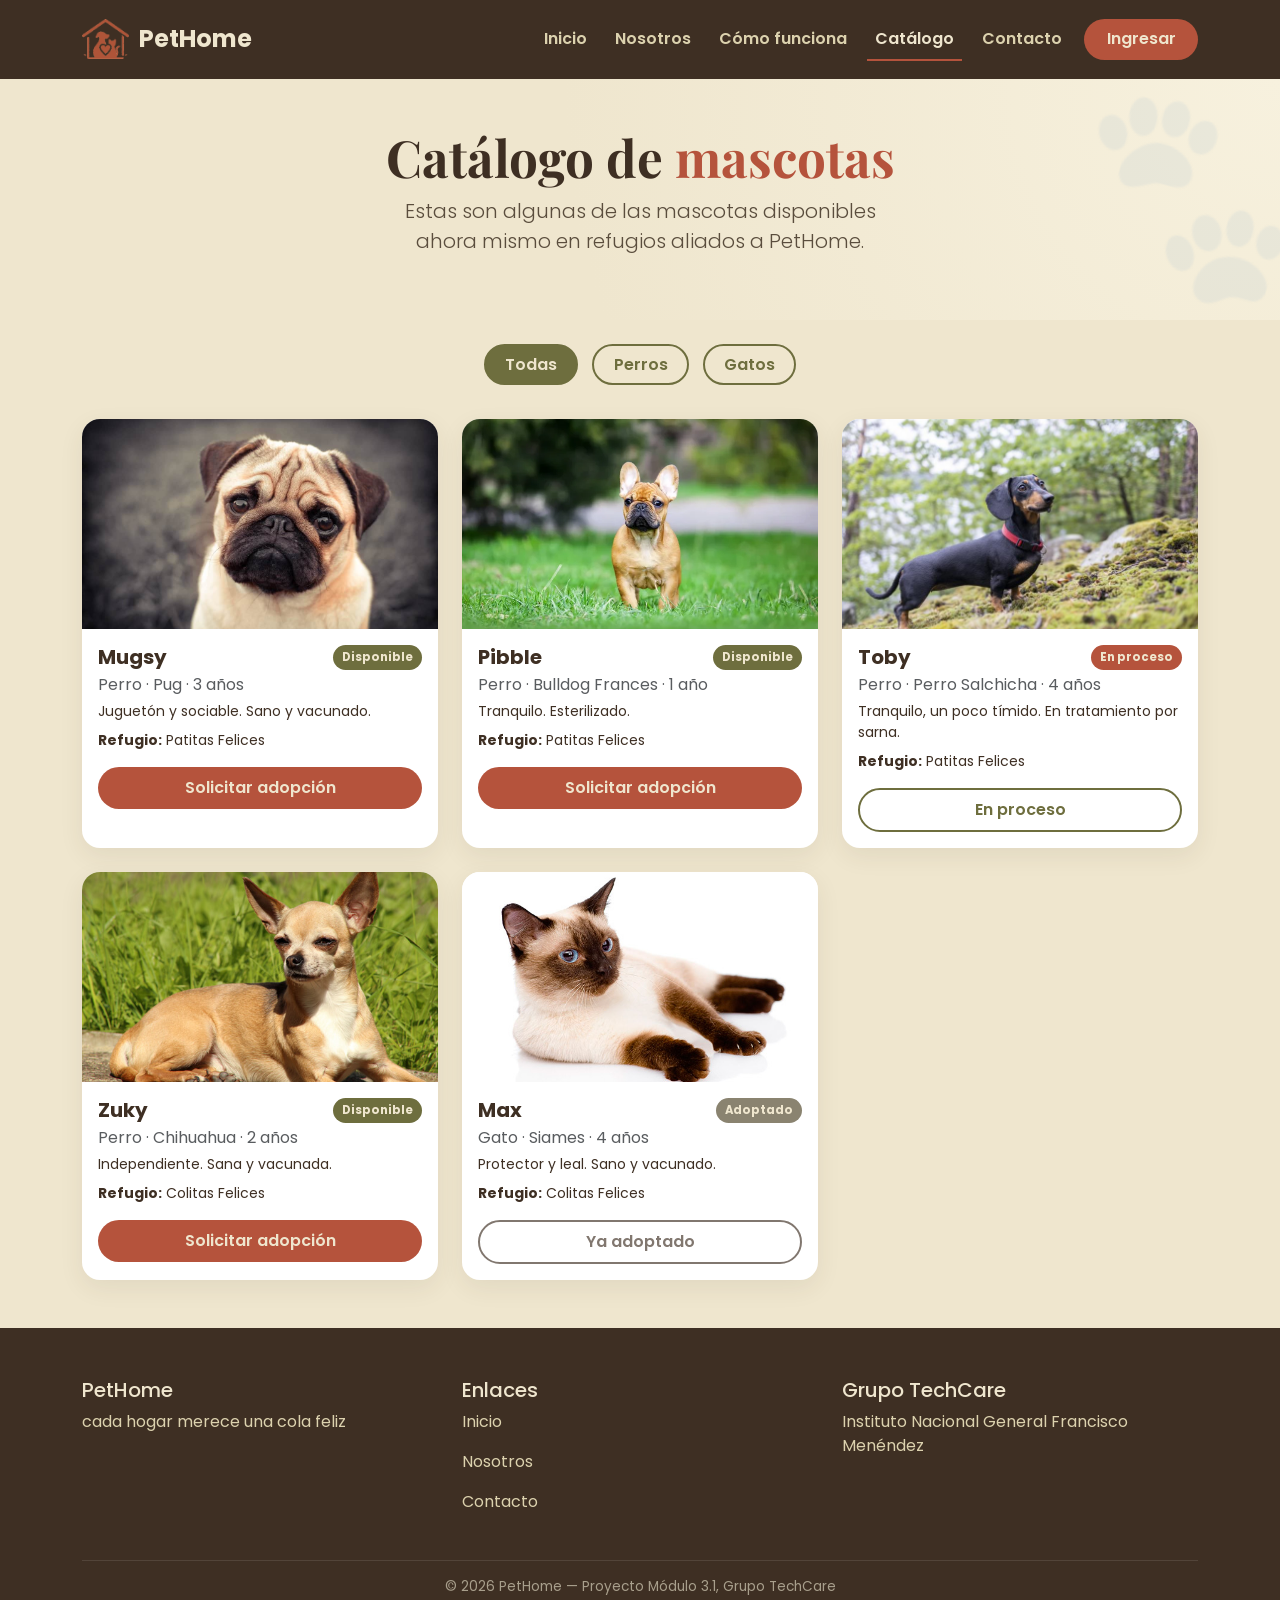
==== catalogo.html @ 0bec8020 "Add files via upload" ====
<!DOCTYPE html>
<html lang="es">
<head>
<meta charset="UTF-8">
<meta name="viewport" content="width=device-width, initial-scale=1.0">
<title>Catálogo de Mascotas - PetHome</title>
<link rel="icon" href="logo-icon.png">
<link href="https://cdn.jsdelivr.net/npm/bootstrap@5.3.3/dist/css/bootstrap.min.css" rel="stylesheet">
<link href="https://fonts.googleapis.com/css2?family=Playfair+Display:wght@700&family=Poppins:wght@400;500;600;700&display=swap" rel="stylesheet">
<link rel="stylesheet" href="style.css">
</head>
<body>

<nav class="navbar navbar-expand-lg navbar-pethome">
  <div class="container">
    <a class="navbar-brand" href="index.html"><img src="logo-icon.png" alt="PetHome">PetHome</a>
    <button class="navbar-toggler" type="button" data-bs-toggle="collapse" data-bs-target="#navMenu">
      <span class="navbar-toggler-icon"></span>
    </button>
    <div class="collapse navbar-collapse" id="navMenu">
      <ul class="navbar-nav ms-auto align-items-lg-center">
        <li class="nav-item"><a class="nav-link" href="index.html">Inicio</a></li>
        <li class="nav-item"><a class="nav-link" href="nosotros.html">Nosotros</a></li>
        <li class="nav-item"><a class="nav-link" href="como-funciona.html">Cómo funciona</a></li>
        <li class="nav-item"><a class="nav-link active" href="catalogo.html">Catálogo</a></li>
        <li class="nav-item"><a class="nav-link" href="contacto.html">Contacto</a></li>
        <li class="nav-item ms-lg-2"><a class="btn btn-cta" href="login.html">Ingresar</a></li>
      </ul>
    </div>
  </div>
</nav>

<section class="hero py-5">
  <div class="container text-center reveal">
    <h1>Catálogo de <span class="accent">mascotas</span></h1>
    <p class="lead mx-auto">Estas son algunas de las mascotas disponibles ahora mismo en refugios aliados a PetHome.</p>
  </div>
</section>

<section class="py-4">
  <div class="container text-center reveal">
    <button class="filtro-btn active" data-especie="todas">Todas</button>
    <button class="filtro-btn" data-especie="perro">Perros</button>
    <button class="filtro-btn" data-especie="gato">Gatos</button>
  </div>
</section>

<section class="pb-5">
  <div class="container">
    <div class="row g-4">

      <div class="col-md-4 pet-card-item reveal" data-especie="perro">
        <div class="card-pethome">
          <div class="pet-photo" style="background-image:url('pug.jpg'); background-size:cover; background-position:center;"></div>
          <div class="p-3">
            <div class="d-flex justify-content-between align-items-start">
              <h5 class="fw-bold mb-1">Mugsy</h5>
              <span class="badge-estado badge-disponible">Disponible</span>
            </div>
            <p class="mb-1 text-muted">Perro · Pug · 3 años</p>
            <p class="mb-2 small">Juguetón y sociable. Sano y vacunado.</p>
            <p class="mb-3 small"><strong>Refugio:</strong> Patitas Felices</p>
            <a href="login.html" class="btn btn-cta w-100">Solicitar adopción</a>
          </div>
        </div>
      </div>

      <div class="col-md-4 pet-card-item reveal" data-especie="perro">
        <div class="card-pethome">
          <div class="pet-photo" style="background-image:url('french.jpg'); background-size:cover; background-position:center;"></div>
          <div class="p-3">
            <div class="d-flex justify-content-between align-items-start">
              <h5 class="fw-bold mb-1">Pibble</h5>
              <span class="badge-estado badge-disponible">Disponible</span>
            </div>
            <p class="mb-1 text-muted">Perro · Bulldog Frances · 1 año</p>
            <p class="mb-2 small">Tranquilo. Esterilizado.</p>
            <p class="mb-3 small"><strong>Refugio:</strong> Patitas Felices</p>
            <a href="login.html" class="btn btn-cta w-100">Solicitar adopción</a>
          </div>
        </div>
      </div>

      <div class="col-md-4 pet-card-item reveal" data-especie="perro">
        <div class="card-pethome">
          <div class="pet-photo" style="background-image:url('salchi.jpeg'); background-size:cover; background-position:center;"></div>
          <div class="p-3">
            <div class="d-flex justify-content-between align-items-start">
              <h5 class="fw-bold mb-1">Toby</h5>
              <span class="badge-estado badge-proceso">En proceso</span>
            </div>
            <p class="mb-1 text-muted">Perro · Perro Salchicha · 4 años</p>
            <p class="mb-2 small">Tranquilo, un poco tímido. En tratamiento por sarna.</p>
            <p class="mb-3 small"><strong>Refugio:</strong> Patitas Felices</p>
            <a href="login.html" class="btn btn-outline-pethome w-100">En proceso</a>
          </div>
        </div>
      </div>

      <div class="col-md-4 pet-card-item reveal" data-especie="perro">
        <div class="card-pethome">
          <div class="pet-photo" style="background-image:url('chi.jpg'); background-size:cover; background-position:center;"></div>
          <div class="p-3">
            <div class="d-flex justify-content-between align-items-start">
              <h5 class="fw-bold mb-1">Zuky</h5>
              <span class="badge-estado badge-disponible">Disponible</span>
            </div>
            <p class="mb-1 text-muted">Perro · Chihuahua · 2 años</p>
            <p class="mb-2 small">Independiente. Sana y vacunada.</p>
            <p class="mb-3 small"><strong>Refugio:</strong> Colitas Felices</p>
            <a href="login.html" class="btn btn-cta w-100">Solicitar adopción</a>
          </div>
        </div>
      </div>

      <div class="col-md-4 pet-card-item reveal" data-especie="gato">
        <div class="card-pethome">
          <div class="pet-photo" style="background-image:url('sia.jpg'); background-size:cover; background-position:center;"></div>
          <div class="p-3">
            <div class="d-flex justify-content-between align-items-start">
              <h5 class="fw-bold mb-1">Max</h5>
              <span class="badge-estado badge-adoptado">Adoptado</span>
            </div>
            <p class="mb-1 text-muted">Gato · Siames · 4 años</p>
            <p class="mb-2 small">Protector y leal. Sano y vacunado.</p>
            <p class="mb-3 small"><strong>Refugio:</strong> Colitas Felices</p>
            <button class="btn btn-outline-pethome w-100" disabled>Ya adoptado</button>
          </div>
        </div>
      </div>

    </div>
  </div>
</section>

<footer class="footer-pethome">
  <div class="container">
    <div class="row g-4">
      <div class="col-md-4">
        <h5>PetHome</h5>
        <p>cada hogar merece una cola feliz</p>
      </div>
      <div class="col-md-4">
        <h5>Enlaces</h5>
        <p><a href="index.html">Inicio</a></p>
        <p><a href="nosotros.html">Nosotros</a></p>
        <p><a href="contacto.html">Contacto</a></p>
      </div>
      <div class="col-md-4">
        <h5>Grupo TechCare</h5>
        <p class="mb-0">Instituto Nacional General Francisco Menéndez</p>
      </div>
    </div>
    <div class="footer-bottom">© 2026 PetHome — Proyecto Módulo 3.1, Grupo TechCare</div>
  </div>
</footer>

<script src="https://cdn.jsdelivr.net/npm/bootstrap@5.3.3/dist/js/bootstrap.bundle.min.js"></script>
<script src="script.js"></script>
</body>
</html>
---- style.css ----
:root {
  --crema: #EFE6CE;
  --oliva: #6E6E3E;
  --ladrillo: #B5533C;
  --cafe: #3E2F23;
  --linea-clara: #DCD2AE;
  --blanco: #FFFFFF;
}

body {
  font-family: 'Poppins', sans-serif;
  background-color: var(--crema);
  color: var(--cafe);
}

h1, h2, h3, h4, .brand-font {
  font-family: 'Playfair Display', Georgia, serif;
}

/* ---------- Navbar ---------- */
.navbar-pethome {
  background-color: var(--cafe);
  padding-top: .9rem;
  padding-bottom: .9rem;
}
.navbar-pethome .navbar-brand {
  color: var(--crema) !important;
  font-weight: 700;
  font-size: 1.5rem;
  display: flex;
  align-items: center;
  gap: 10px;
}
.navbar-pethome .navbar-brand img {
  height: 40px;
}
.navbar-pethome .nav-link {
  color: var(--linea-clara) !important;
  font-weight: 600;
  margin: 0 6px;
  position: relative;
  transition: color .25s ease;
}
.navbar-pethome .nav-link::after {
  content: "";
  position: absolute;
  left: 0; bottom: -2px;
  width: 0%;
  height: 2px;
  background: var(--ladrillo);
  transition: width .3s ease;
}
.navbar-pethome .nav-link:hover {
  color: var(--crema) !important;
}
.navbar-pethome .nav-link:hover::after,
.navbar-pethome .nav-link.active::after {
  width: 100%;
}
.navbar-pethome .nav-link.active {
  color: var(--crema) !important;
}
.btn-cta {
  background-color: var(--ladrillo);
  color: var(--crema);
  border: none;
  font-weight: 600;
  padding: .55rem 1.4rem;
  border-radius: 30px;
  transition: transform .25s ease, box-shadow .25s ease, background-color .25s ease;
}
.btn-cta:hover {
  background-color: #9c4632;
  color: var(--crema);
  transform: translateY(-3px);
  box-shadow: 0 10px 20px rgba(181, 83, 60, 0.35);
}
.btn-outline-pethome {
  border: 2px solid var(--oliva);
  color: var(--oliva);
  font-weight: 600;
  border-radius: 30px;
  padding: .5rem 1.3rem;
  transition: all .25s ease;
  background: transparent;
}
.btn-outline-pethome:hover {
  background-color: var(--oliva);
  color: var(--crema);
  transform: translateY(-3px);
}

/* ---------- Hero ---------- */
.hero {
  background: radial-gradient(circle at top right, #f7f1de 0%, var(--crema) 55%);
  padding: 100px 0 80px;
  position: relative;
  overflow: hidden;
}
.hero::before {
  content: "🐾";
  position: absolute;
  font-size: 12rem;
  opacity: .05;
  right: -30px;
  top: -30px;
  transform: rotate(15deg);
}
.hero h1 {
  font-size: 3.2rem;
  font-weight: 700;
  color: var(--cafe);
}
.hero .accent {
  color: var(--ladrillo);
}
.hero p.lead {
  color: #5a4d3d;
  max-width: 480px;
}
.hero img.hero-logo {
  max-width: 340px;
  filter: drop-shadow(0 20px 25px rgba(62,47,35,.25));
  animation: float 4s ease-in-out infinite;
}
@keyframes float {
  0%, 100% { transform: translateY(0px); }
  50% { transform: translateY(-14px); }
}

/* ---------- Sections ---------- */
.section-title {
  text-align: center;
  margin-bottom: 50px;
}
.section-title h2 {
  font-weight: 700;
  color: var(--cafe);
}
.section-title .divider {
  width: 70px;
  height: 4px;
  background: var(--ladrillo);
  margin: 14px auto 0;
  border-radius: 4px;
}
.bg-oliva-suave { background-color: #f5f1e2; }

/* ---------- Cards ---------- */
.card-pethome {
  background: var(--blanco);
  border: none;
  border-radius: 18px;
  box-shadow: 0 8px 24px rgba(62,47,35,.08);
  transition: transform .3s ease, box-shadow .3s ease;
  overflow: hidden;
  height: 100%;
}
.card-pethome:hover {
  transform: translateY(-10px);
  box-shadow: 0 18px 34px rgba(62,47,35,.18);
}
.card-pethome .icon-circle {
  width: 64px; height: 64px;
  border-radius: 50%;
  background: var(--linea-clara);
  display: flex; align-items: center; justify-content: center;
  font-size: 1.8rem;
  margin-bottom: 14px;
}
.badge-estado {
  font-size: .72rem;
  font-weight: 700;
  padding: .35em .8em;
  border-radius: 20px;
}
.badge-disponible { background: var(--oliva); color: var(--crema); }
.badge-proceso { background: var(--ladrillo); color: var(--crema); }
.badge-adoptado { background: #8a8370; color: var(--crema); }

.pet-photo {
  height: 210px;
  background-size: cover;
  background-position: center;
}

/* ---------- Team ---------- */
.team-avatar {
  width: 110px; height: 110px;
  border-radius: 50%;
  background: var(--linea-clara);
  display: flex; align-items: center; justify-content: center;
  font-size: 2.2rem;
  color: var(--ladrillo);
  margin: 0 auto 16px;
  border: 4px solid var(--blanco);
  box-shadow: 0 8px 20px rgba(62,47,35,.15);
}

/* ---------- Timeline (Cómo funciona) ---------- */
.timeline-step {
  position: relative;
  padding-left: 70px;
  margin-bottom: 40px;
}
.timeline-step .step-number {
  position: absolute;
  left: 0; top: 0;
  width: 50px; height: 50px;
  border-radius: 50%;
  background: var(--ladrillo);
  color: var(--crema);
  display: flex; align-items: center; justify-content: center;
  font-weight: 700;
  font-size: 1.3rem;
  box-shadow: 0 8px 16px rgba(181,83,60,.35);
}
.timeline-step:not(:last-child)::before {
  content: "";
  position: absolute;
  left: 24px; top: 50px;
  width: 2px; height: calc(100% + 5px);
  background: var(--linea-clara);
}

/* ---------- Auth (login/registro) ---------- */
.auth-wrapper {
  min-height: calc(100vh - 76px);
  display: flex;
  align-items: center;
  justify-content: center;
  padding: 60px 15px;
  background: radial-gradient(circle at top left, #f7f1de 0%, var(--crema) 60%);
}
.auth-card {
  background: var(--blanco);
  border-radius: 22px;
  box-shadow: 0 20px 45px rgba(62,47,35,.18);
  overflow: hidden;
  max-width: 900px;
  width: 100%;
}
.auth-side {
  background: linear-gradient(160deg, var(--oliva), #565a30);
  color: var(--crema);
  padding: 50px 40px;
  display: flex;
  flex-direction: column;
  justify-content: center;
  align-items: center;
  text-align: center;
}
.auth-side img { max-width: 160px; margin-bottom: 20px; }
.auth-form-side { padding: 50px 40px; }
.nav-pills-auth .nav-link {
  color: var(--cafe);
  font-weight: 600;
  border-radius: 30px;
}
.nav-pills-auth .nav-link.active {
  background-color: var(--ladrillo) !important;
  color: var(--crema) !important;
}
.form-control-pethome {
  border-radius: 12px;
  border: 1.5px solid var(--linea-clara);
  padding: .65rem 1rem;
}
.form-control-pethome:focus {
  border-color: var(--oliva);
  box-shadow: 0 0 0 .2rem rgba(110,110,62,.15);
}
.role-choice {
  border: 2px solid var(--linea-clara);
  border-radius: 14px;
  padding: 14px;
  cursor: pointer;
  transition: all .2s ease;
  text-align: center;
}
.role-choice.active, .role-choice:hover {
  border-color: var(--ladrillo);
  background: #fbf3ee;
}

/* ---------- Footer ---------- */
footer.footer-pethome {
  background: var(--cafe);
  color: var(--linea-clara);
  padding: 50px 0 20px;
}
footer.footer-pethome h5 { color: var(--crema); }
footer.footer-pethome a { color: var(--linea-clara); text-decoration: none; }
footer.footer-pethome a:hover { color: var(--crema); }
.footer-bottom {
  border-top: 1px solid rgba(255,255,255,.1);
  margin-top: 30px;
  padding-top: 16px;
  font-size: .85rem;
  text-align: center;
  color: #a89f8c;
}

/* ---------- Scroll reveal ---------- */
.reveal {
  opacity: 0;
  transform: translateY(30px);
  transition: opacity .7s ease, transform .7s ease;
}
.reveal.is-visible {
  opacity: 1;
  transform: translateY(0);
}

/* ---------- Filter buttons (catálogo) ---------- */
.filtro-btn {
  border: 2px solid var(--oliva);
  color: var(--oliva);
  background: transparent;
  border-radius: 30px;
  padding: .4rem 1.2rem;
  font-weight: 600;
  margin: 0 5px 10px;
  transition: all .2s ease;
}
.filtro-btn.active, .filtro-btn:hover {
  background: var(--oliva);
  color: var(--crema);
}

/* ---------- FAQ ---------- */
.accordion-pethome .accordion-button {
  font-weight: 600;
  color: var(--cafe);
  background-color: var(--blanco);
}
.accordion-pethome .accordion-button:not(.collapsed) {
  background-color: var(--linea-clara);
  color: var(--cafe);
}
.accordion-pethome .accordion-button:focus { box-shadow: none; }
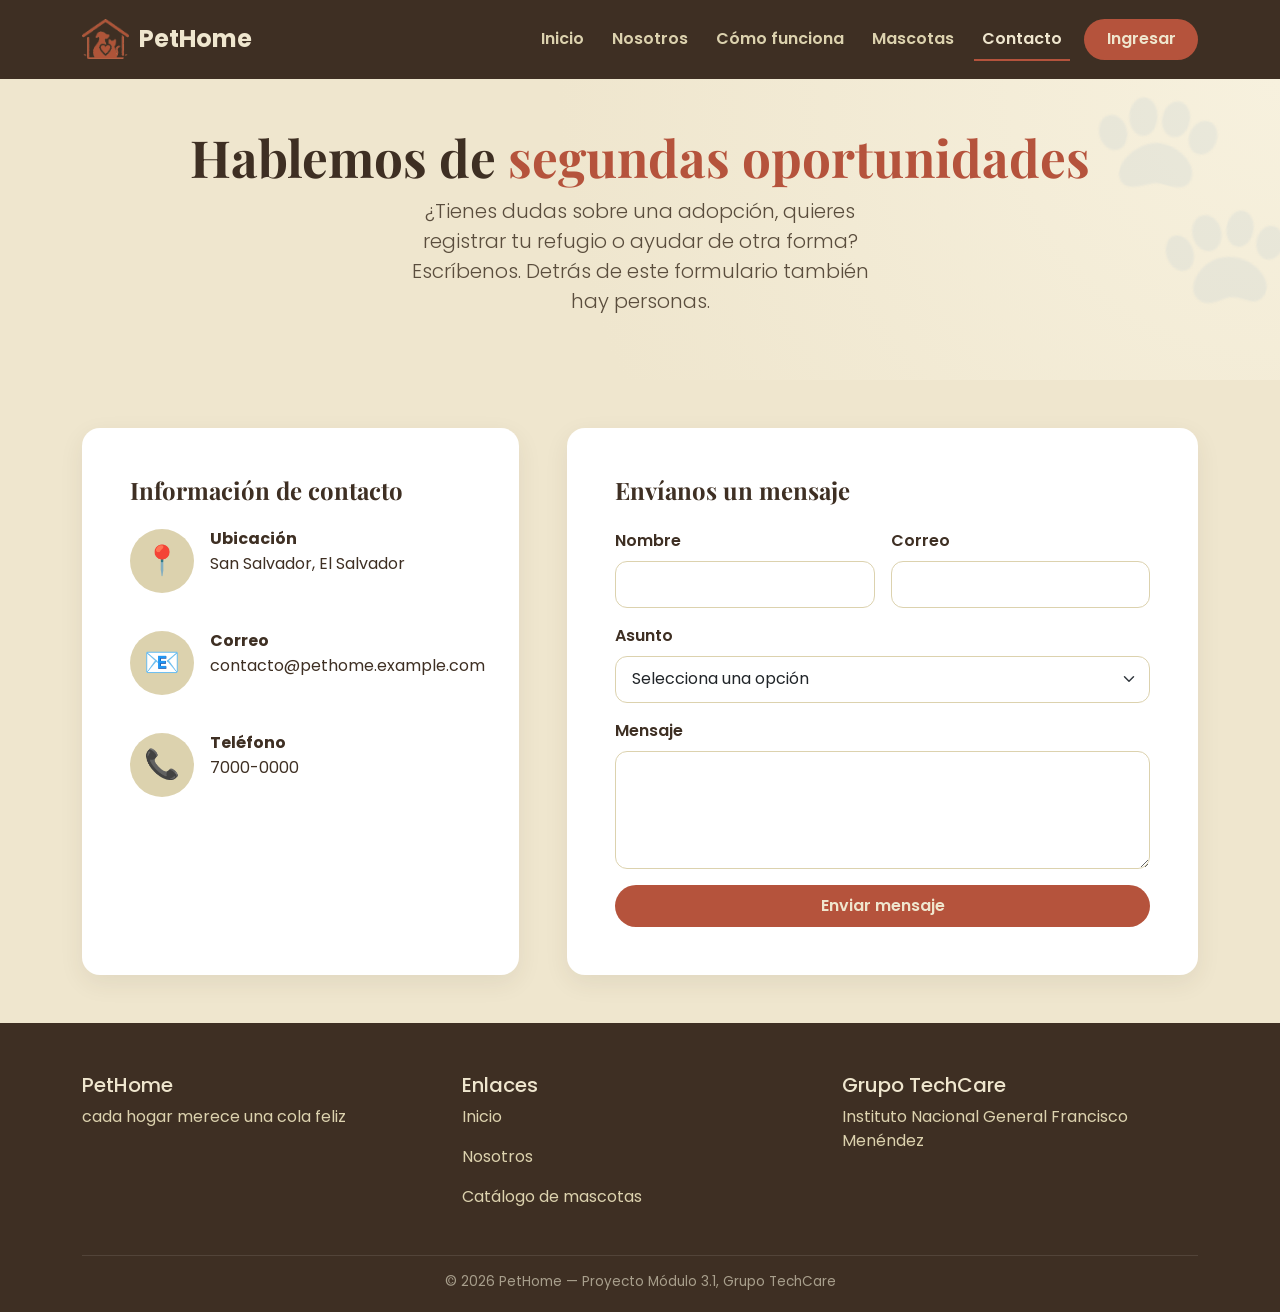
==== commit 131519cd: "Update catalogo.html" ====
--- a/catalogo.html
+++ b/catalogo.html
@@ -3,7 +3,7 @@
 <head>
 <meta charset="UTF-8">
 <meta name="viewport" content="width=device-width, initial-scale=1.0">
-<title>Catálogo de Mascotas - PetHome</title>
+<title>Contacto - PetHome</title>
 <link rel="icon" href="logo-icon.png">
 <link href="https://cdn.jsdelivr.net/npm/bootstrap@5.3.3/dist/css/bootstrap.min.css" rel="stylesheet">
 <link href="https://fonts.googleapis.com/css2?family=Playfair+Display:wght@700&family=Poppins:wght@400;500;600;700&display=swap" rel="stylesheet">
@@ -22,8 +22,8 @@
         <li class="nav-item"><a class="nav-link" href="index.html">Inicio</a></li>
         <li class="nav-item"><a class="nav-link" href="nosotros.html">Nosotros</a></li>
         <li class="nav-item"><a class="nav-link" href="como-funciona.html">Cómo funciona</a></li>
-        <li class="nav-item"><a class="nav-link active" href="catalogo.html">Catálogo</a></li>
-        <li class="nav-item"><a class="nav-link" href="contacto.html">Contacto</a></li>
+        <li class="nav-item"><a class="nav-link" href="catalogo.html">Mascotas</a></li>
+        <li class="nav-item"><a class="nav-link active" href="contacto.html">Contacto</a></li>
         <li class="nav-item ms-lg-2"><a class="btn btn-cta" href="login.html">Ingresar</a></li>
       </ul>
     </div>
@@ -32,100 +32,85 @@
 
 <section class="hero py-5">
   <div class="container text-center reveal">
-    <h1>Catálogo de <span class="accent">mascotas</span></h1>
-    <p class="lead mx-auto">Estas son algunas de las mascotas disponibles ahora mismo en refugios aliados a PetHome.</p>
+    <h1>Hablemos de <span class="accent">segundas oportunidades</span></h1>
+    <p class="lead mx-auto">
+      ¿Tienes dudas sobre una adopción, quieres registrar tu refugio o ayudar de otra forma?
+      Escríbenos. Detrás de este formulario también hay personas.
+    </p>
   </div>
 </section>
 
-<section class="py-4">
-  <div class="container text-center reveal">
-    <button class="filtro-btn active" data-especie="todas">Todas</button>
-    <button class="filtro-btn" data-especie="perro">Perros</button>
-    <button class="filtro-btn" data-especie="gato">Gatos</button>
-  </div>
-</section>
+<section class="py-5">
+  <div class="container">
+    <div class="row g-5">
 
-<section class="pb-5">
-  <div class="container">
-    <div class="row g-4">
+      <div class="col-12 col-lg-5 reveal">
+        <div class="card-pethome p-4 p-md-5 h-100">
+          <h4 class="fw-bold mb-4">Información de contacto</h4>
 
-      <div class="col-md-4 pet-card-item reveal" data-especie="perro">
-        <div class="card-pethome">
-          <div class="pet-photo" style="background-image:url('pug.jpg'); background-size:cover; background-position:center;"></div>
-          <div class="p-3">
-            <div class="d-flex justify-content-between align-items-start">
-              <h5 class="fw-bold mb-1">Mugsy</h5>
-              <span class="badge-estado badge-disponible">Disponible</span>
+          <div class="d-flex align-items-start mb-4">
+            <div class="icon-circle me-3 flex-shrink-0">📍</div>
+            <div>
+              <h6 class="fw-bold mb-1">Ubicación</h6>
+              <p class="mb-0">San Salvador, El Salvador</p>
             </div>
-            <p class="mb-1 text-muted">Perro · Pug · 3 años</p>
-            <p class="mb-2 small">Juguetón y sociable. Sano y vacunado.</p>
-            <p class="mb-3 small"><strong>Refugio:</strong> Patitas Felices</p>
-            <a href="login.html" class="btn btn-cta w-100">Solicitar adopción</a>
+          </div>
+
+          <div class="d-flex align-items-start mb-4">
+            <div class="icon-circle me-3 flex-shrink-0">📧</div>
+            <div>
+              <h6 class="fw-bold mb-1">Correo</h6>
+              <p class="mb-0">contacto@pethome.example.com</p>
+            </div>
+          </div>
+
+          <div class="d-flex align-items-start">
+            <div class="icon-circle me-3 flex-shrink-0">📞</div>
+            <div>
+              <h6 class="fw-bold mb-1">Teléfono</h6>
+              <p class="mb-0">7000-0000</p>
+            </div>
           </div>
         </div>
       </div>
 
-      <div class="col-md-4 pet-card-item reveal" data-especie="perro">
-        <div class="card-pethome">
-          <div class="pet-photo" style="background-image:url('french.jpg'); background-size:cover; background-position:center;"></div>
-          <div class="p-3">
-            <div class="d-flex justify-content-between align-items-start">
-              <h5 class="fw-bold mb-1">Pibble</h5>
-              <span class="badge-estado badge-disponible">Disponible</span>
+      <div class="col-12 col-lg-7 reveal">
+        <div class="card-pethome p-4 p-md-5">
+          <h4 class="fw-bold mb-4">Envíanos un mensaje</h4>
+          <form class="needs-validation" novalidate>
+            <div class="row g-3">
+              <div class="col-md-6">
+                <label class="form-label fw-semibold">Nombre</label>
+                <input type="text" class="form-control form-control-pethome" required>
+                <div class="invalid-feedback">Escribe tu nombre.</div>
+              </div>
+              <div class="col-md-6">
+                <label class="form-label fw-semibold">Correo</label>
+                <input type="email" class="form-control form-control-pethome" required>
+                <div class="invalid-feedback">Escribe un correo válido.</div>
+              </div>
+              <div class="col-12">
+                <label class="form-label fw-semibold">Asunto</label>
+                <select class="form-select form-control-pethome" required>
+                  <option value="">Selecciona una opción</option>
+                  <option>Quiero registrar mi refugio</option>
+                  <option>Tengo dudas sobre una adopción</option>
+                  <option>Reportar un problema</option>
+                  <option>Otro</option>
+                </select>
+                <div class="invalid-feedback">Selecciona un asunto.</div>
+              </div>
+              <div class="col-12">
+                <label class="form-label fw-semibold">Mensaje</label>
+                <textarea class="form-control form-control-pethome" rows="4" required></textarea>
+                <div class="invalid-feedback">Escribe tu mensaje.</div>
+              </div>
+              <div class="col-12">
+                <button type="submit" class="btn btn-cta w-100">Enviar mensaje</button>
+                <div class="alert alert-success mt-3 d-none form-success-msg">¡Gracias! Tu mensaje fue enviado (demo visual).</div>
+              </div>
             </div>
-            <p class="mb-1 text-muted">Perro · Bulldog Frances · 1 año</p>
-            <p class="mb-2 small">Tranquilo. Esterilizado.</p>
-            <p class="mb-3 small"><strong>Refugio:</strong> Patitas Felices</p>
-            <a href="login.html" class="btn btn-cta w-100">Solicitar adopción</a>
-          </div>
-        </div>
-      </div>
-
-      <div class="col-md-4 pet-card-item reveal" data-especie="perro">
-        <div class="card-pethome">
-          <div class="pet-photo" style="background-image:url('salchi.jpeg'); background-size:cover; background-position:center;"></div>
-          <div class="p-3">
-            <div class="d-flex justify-content-between align-items-start">
-              <h5 class="fw-bold mb-1">Toby</h5>
-              <span class="badge-estado badge-proceso">En proceso</span>
-            </div>
-            <p class="mb-1 text-muted">Perro · Perro Salchicha · 4 años</p>
-            <p class="mb-2 small">Tranquilo, un poco tímido. En tratamiento por sarna.</p>
-            <p class="mb-3 small"><strong>Refugio:</strong> Patitas Felices</p>
-            <a href="login.html" class="btn btn-outline-pethome w-100">En proceso</a>
-          </div>
-        </div>
-      </div>
-
-      <div class="col-md-4 pet-card-item reveal" data-especie="perro">
-        <div class="card-pethome">
-          <div class="pet-photo" style="background-image:url('chi.jpg'); background-size:cover; background-position:center;"></div>
-          <div class="p-3">
-            <div class="d-flex justify-content-between align-items-start">
-              <h5 class="fw-bold mb-1">Zuky</h5>
-              <span class="badge-estado badge-disponible">Disponible</span>
-            </div>
-            <p class="mb-1 text-muted">Perro · Chihuahua · 2 años</p>
-            <p class="mb-2 small">Independiente. Sana y vacunada.</p>
-            <p class="mb-3 small"><strong>Refugio:</strong> Colitas Felices</p>
-            <a href="login.html" class="btn btn-cta w-100">Solicitar adopción</a>
-          </div>
-        </div>
-      </div>
-
-      <div class="col-md-4 pet-card-item reveal" data-especie="gato">
-        <div class="card-pethome">
-          <div class="pet-photo" style="background-image:url('sia.jpg'); background-size:cover; background-position:center;"></div>
-          <div class="p-3">
-            <div class="d-flex justify-content-between align-items-start">
-              <h5 class="fw-bold mb-1">Max</h5>
-              <span class="badge-estado badge-adoptado">Adoptado</span>
-            </div>
-            <p class="mb-1 text-muted">Gato · Siames · 4 años</p>
-            <p class="mb-2 small">Protector y leal. Sano y vacunado.</p>
-            <p class="mb-3 small"><strong>Refugio:</strong> Colitas Felices</p>
-            <button class="btn btn-outline-pethome w-100" disabled>Ya adoptado</button>
-          </div>
+          </form>
         </div>
       </div>
 
@@ -144,7 +129,7 @@
         <h5>Enlaces</h5>
         <p><a href="index.html">Inicio</a></p>
         <p><a href="nosotros.html">Nosotros</a></p>
-        <p><a href="contacto.html">Contacto</a></p>
+        <p><a href="catalogo.html">Catálogo de mascotas</a></p>
       </div>
       <div class="col-md-4">
         <h5>Grupo TechCare</h5>
@@ -158,4 +143,4 @@
 <script src="https://cdn.jsdelivr.net/npm/bootstrap@5.3.3/dist/js/bootstrap.bundle.min.js"></script>
 <script src="script.js"></script>
 </body>
-</html>+</html>
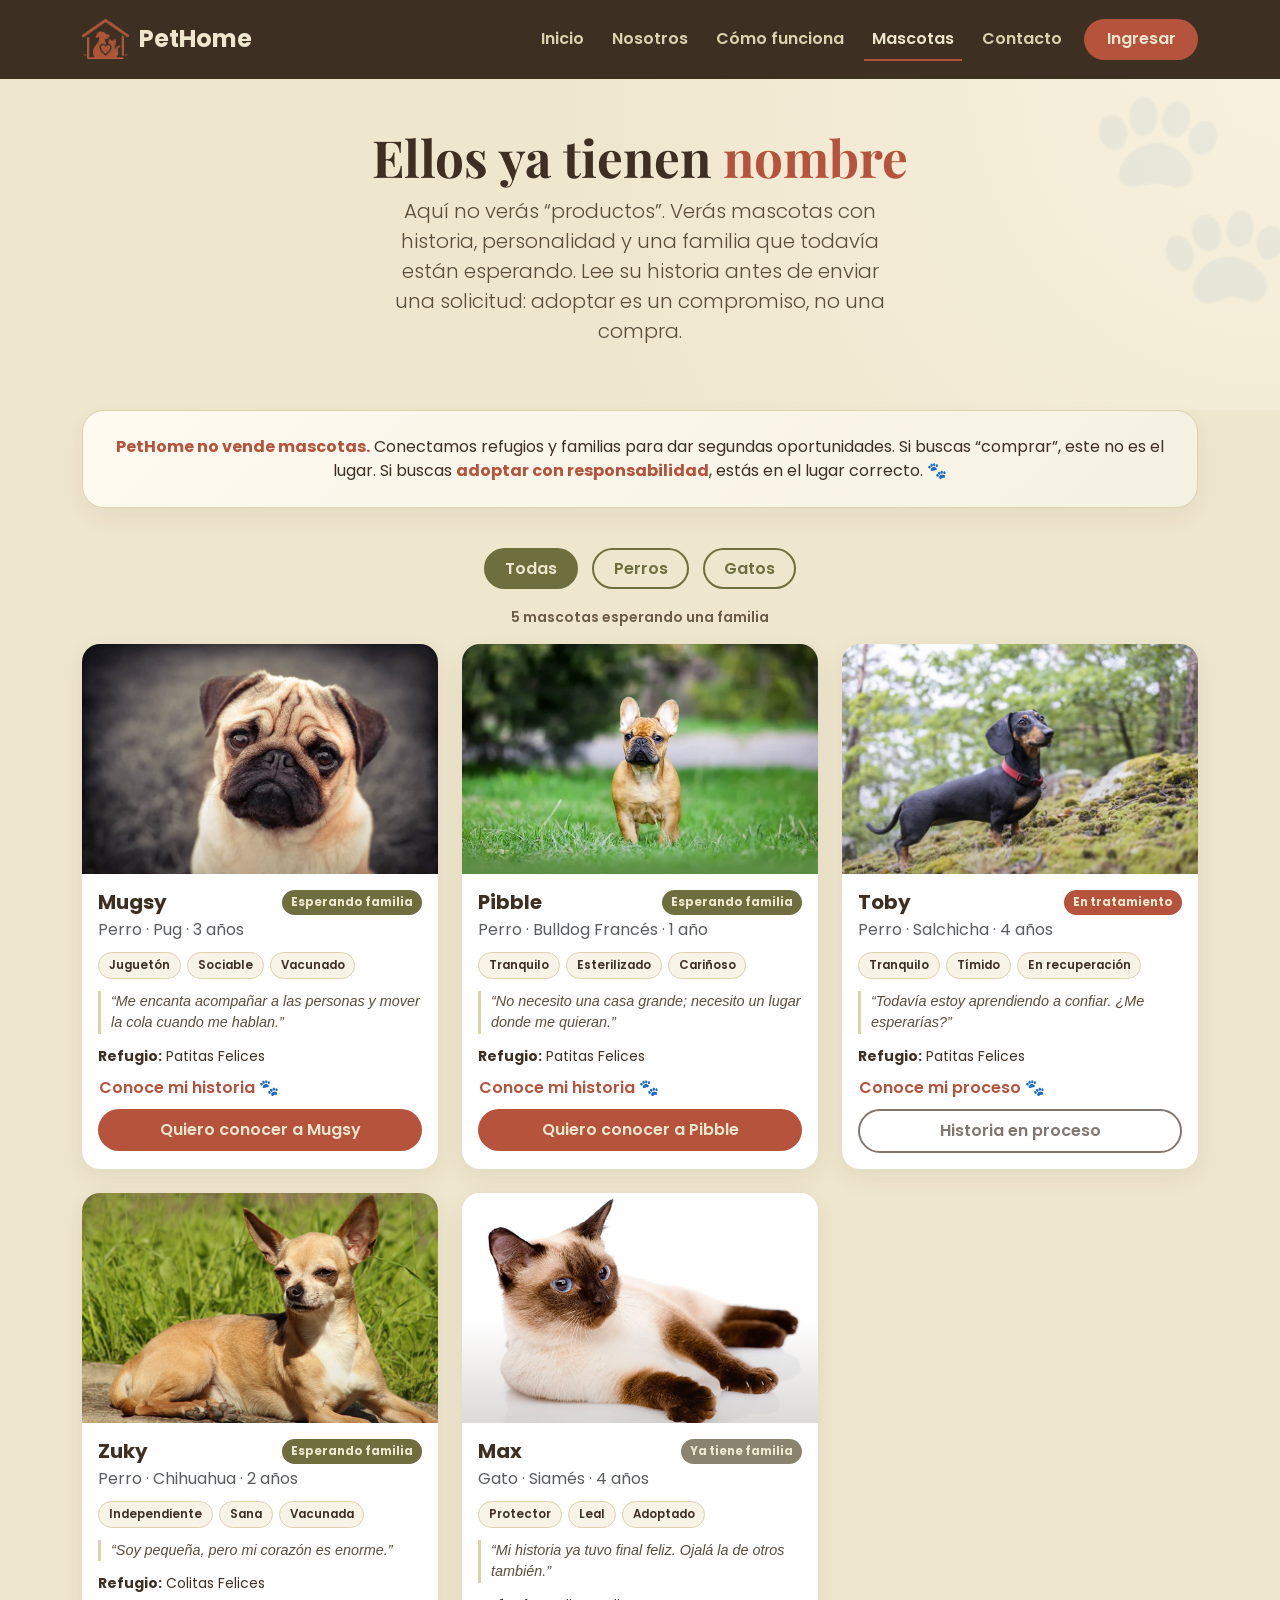
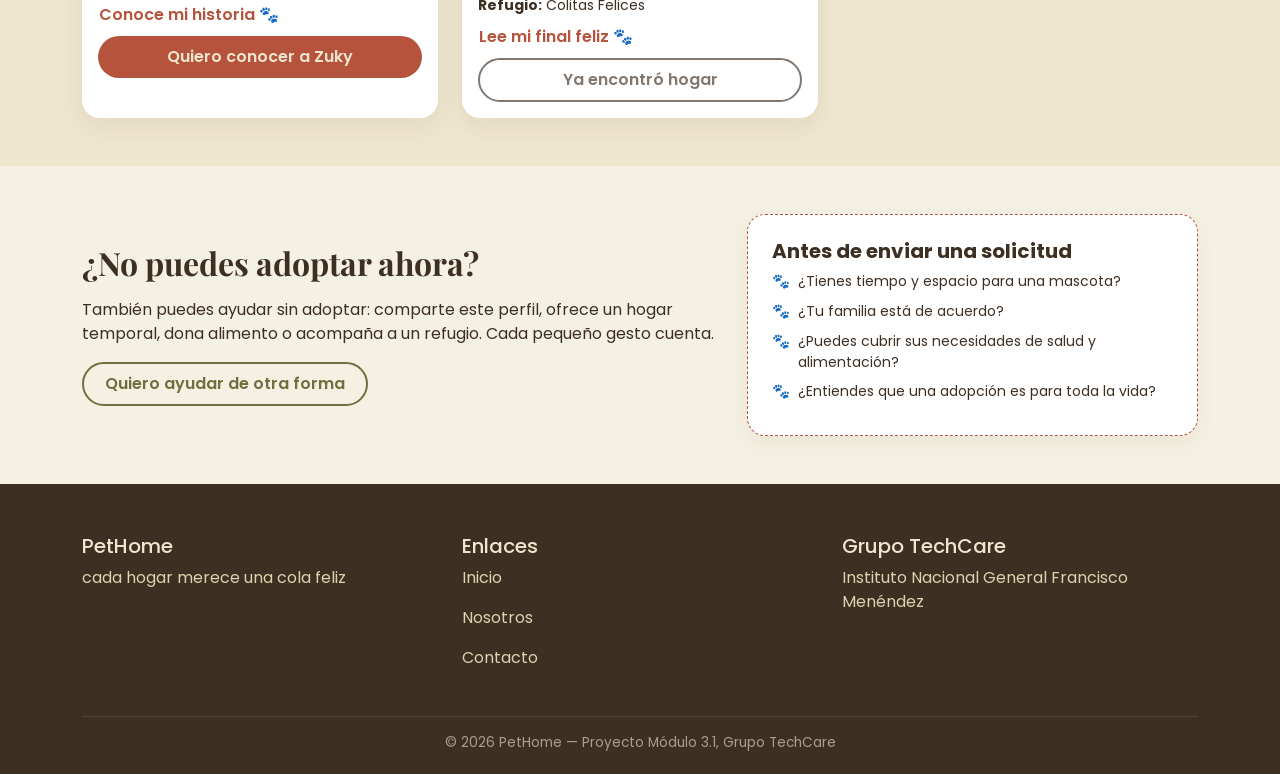
==== commit 1345ced3: "Update catalogo.html" ====
--- a/catalogo.html
+++ b/catalogo.html
@@ -3,7 +3,7 @@
 <head>
 <meta charset="UTF-8">
 <meta name="viewport" content="width=device-width, initial-scale=1.0">
-<title>Contacto - PetHome</title>
+<title>Mascotas que buscan hogar - PetHome</title>
 <link rel="icon" href="logo-icon.png">
 <link href="https://cdn.jsdelivr.net/npm/bootstrap@5.3.3/dist/css/bootstrap.min.css" rel="stylesheet">
 <link href="https://fonts.googleapis.com/css2?family=Playfair+Display:wght@700&family=Poppins:wght@400;500;600;700&display=swap" rel="stylesheet">
@@ -22,8 +22,8 @@
         <li class="nav-item"><a class="nav-link" href="index.html">Inicio</a></li>
         <li class="nav-item"><a class="nav-link" href="nosotros.html">Nosotros</a></li>
         <li class="nav-item"><a class="nav-link" href="como-funciona.html">Cómo funciona</a></li>
-        <li class="nav-item"><a class="nav-link" href="catalogo.html">Mascotas</a></li>
-        <li class="nav-item"><a class="nav-link active" href="contacto.html">Contacto</a></li>
+        <li class="nav-item"><a class="nav-link active" href="catalogo.html">Mascotas</a></li>
+        <li class="nav-item"><a class="nav-link" href="contacto.html">Contacto</a></li>
         <li class="nav-item ms-lg-2"><a class="btn btn-cta" href="login.html">Ingresar</a></li>
       </ul>
     </div>
@@ -32,88 +32,228 @@
 
 <section class="hero py-5">
   <div class="container text-center reveal">
-    <h1>Hablemos de <span class="accent">segundas oportunidades</span></h1>
+    <h1>Ellos ya tienen <span class="accent">nombre</span></h1>
     <p class="lead mx-auto">
-      ¿Tienes dudas sobre una adopción, quieres registrar tu refugio o ayudar de otra forma?
-      Escríbenos. Detrás de este formulario también hay personas.
+      Aquí no verás “productos”. Verás mascotas con historia, personalidad y una familia que todavía están esperando.
+      Lee su historia antes de enviar una solicitud: adoptar es un compromiso, no una compra.
     </p>
   </div>
 </section>
 
-<section class="py-5">
-  <div class="container">
-    <div class="row g-5">
-
-      <div class="col-12 col-lg-5 reveal">
-        <div class="card-pethome p-4 p-md-5 h-100">
-          <h4 class="fw-bold mb-4">Información de contacto</h4>
-
-          <div class="d-flex align-items-start mb-4">
-            <div class="icon-circle me-3 flex-shrink-0">📍</div>
-            <div>
-              <h6 class="fw-bold mb-1">Ubicación</h6>
-              <p class="mb-0">San Salvador, El Salvador</p>
-            </div>
-          </div>
-
-          <div class="d-flex align-items-start mb-4">
-            <div class="icon-circle me-3 flex-shrink-0">📧</div>
-            <div>
-              <h6 class="fw-bold mb-1">Correo</h6>
-              <p class="mb-0">contacto@pethome.example.com</p>
-            </div>
-          </div>
-
-          <div class="d-flex align-items-start">
-            <div class="icon-circle me-3 flex-shrink-0">📞</div>
-            <div>
-              <h6 class="fw-bold mb-1">Teléfono</h6>
-              <p class="mb-0">7000-0000</p>
-            </div>
-          </div>
-        </div>
-      </div>
-
-      <div class="col-12 col-lg-7 reveal">
-        <div class="card-pethome p-4 p-md-5">
-          <h4 class="fw-bold mb-4">Envíanos un mensaje</h4>
-          <form class="needs-validation" novalidate>
-            <div class="row g-3">
-              <div class="col-md-6">
-                <label class="form-label fw-semibold">Nombre</label>
-                <input type="text" class="form-control form-control-pethome" required>
-                <div class="invalid-feedback">Escribe tu nombre.</div>
-              </div>
-              <div class="col-md-6">
-                <label class="form-label fw-semibold">Correo</label>
-                <input type="email" class="form-control form-control-pethome" required>
-                <div class="invalid-feedback">Escribe un correo válido.</div>
-              </div>
-              <div class="col-12">
-                <label class="form-label fw-semibold">Asunto</label>
-                <select class="form-select form-control-pethome" required>
-                  <option value="">Selecciona una opción</option>
-                  <option>Quiero registrar mi refugio</option>
-                  <option>Tengo dudas sobre una adopción</option>
-                  <option>Reportar un problema</option>
-                  <option>Otro</option>
-                </select>
-                <div class="invalid-feedback">Selecciona un asunto.</div>
-              </div>
-              <div class="col-12">
-                <label class="form-label fw-semibold">Mensaje</label>
-                <textarea class="form-control form-control-pethome" rows="4" required></textarea>
-                <div class="invalid-feedback">Escribe tu mensaje.</div>
-              </div>
-              <div class="col-12">
-                <button type="submit" class="btn btn-cta w-100">Enviar mensaje</button>
-                <div class="alert alert-success mt-3 d-none form-success-msg">¡Gracias! Tu mensaje fue enviado (demo visual).</div>
-              </div>
-            </div>
-          </form>
-        </div>
-      </div>
-
+<section class="pb-4">
+  <div class="container reveal">
+    <div class="human-strip text-center">
+      <strong>PetHome no vende mascotas.</strong> Conectamos refugios y familias para dar segundas oportunidades.
+      Si buscas “comprar”, este no es el lugar. Si buscas <strong>adoptar con responsabilidad</strong>, estás en el lugar correcto. 🐾
+    </div>
+  </div>
+</section>
+
+<section class="py-3">
+  <div class="container text-center reveal">
+    <button class="filtro-btn active" data-especie="todas">Todas</button>
+    <button class="filtro-btn" data-especie="perro">Perros</button>
+    <button class="filtro-btn" data-especie="gato">Gatos</button>
+    <p id="filtro-contador" class="small mt-2 mb-0"></p>
+  </div>
+</section>
+
+<section class="pb-5">
+  <div class="container">
+    <div class="row g-4">
+
+      <!-- MUGSY -->
+      <div class="col-md-4 pet-card-item reveal" data-especie="perro">
+        <div class="card-pethome">
+          <div class="pet-photo" style="background-image:url('pug.jpg');"></div>
+          <div class="p-3">
+            <div class="d-flex justify-content-between align-items-start">
+              <h5 class="fw-bold mb-1">Mugsy</h5>
+              <span class="badge-estado badge-disponible">Esperando familia</span>
+            </div>
+            <p class="mb-1 text-muted">Perro · Pug · 3 años</p>
+            <div class="pet-personality">
+              <span class="pet-tag">Juguetón</span>
+              <span class="pet-tag">Sociable</span>
+              <span class="pet-tag">Vacunado</span>
+            </div>
+            <p class="pet-quote">“Me encanta acompañar a las personas y mover la cola cuando me hablan.”</p>
+            <p class="mb-2 small"><strong>Refugio:</strong> Patitas Felices</p>
+
+            <button class="btn btn-link-pethome p-0 mb-2" data-bs-toggle="collapse" data-bs-target="#historiaMugsy">
+              Conoce mi historia 🐾
+            </button>
+            <div class="collapse mb-3" id="historiaMugsy">
+              <p class="small mb-0">
+                Mugsy llegó al refugio cuando su familia tuvo que mudarse a un lugar donde no podían tener mascotas.
+                Es un perro cariñoso que disfruta los paseos cortos y las siestas cerca de su persona favorita.
+                Busca una familia que le dé tiempo, paciencia y mucho amor.
+              </p>
+            </div>
+
+            <a href="login.html" class="btn btn-cta w-100">Quiero conocer a Mugsy</a>
+          </div>
+        </div>
+      </div>
+
+      <!-- PIBBLE -->
+      <div class="col-md-4 pet-card-item reveal" data-especie="perro">
+        <div class="card-pethome">
+          <div class="pet-photo" style="background-image:url('french.jpg');"></div>
+          <div class="p-3">
+            <div class="d-flex justify-content-between align-items-start">
+              <h5 class="fw-bold mb-1">Pibble</h5>
+              <span class="badge-estado badge-disponible">Esperando familia</span>
+            </div>
+            <p class="mb-1 text-muted">Perro · Bulldog Francés · 1 año</p>
+            <div class="pet-personality">
+              <span class="pet-tag">Tranquilo</span>
+              <span class="pet-tag">Esterilizado</span>
+              <span class="pet-tag">Cariñoso</span>
+            </div>
+            <p class="pet-quote">“No necesito una casa grande; necesito un lugar donde me quieran.”</p>
+            <p class="mb-2 small"><strong>Refugio:</strong> Patitas Felices</p>
+
+            <button class="btn btn-link-pethome p-0 mb-2" data-bs-toggle="collapse" data-bs-target="#historiaPibble">
+              Conoce mi historia 🐾
+            </button>
+            <div class="collapse mb-3" id="historiaPibble">
+              <p class="small mb-0">
+                Pibble es un perrito calmado que se adapta bien a departamentos. Le encanta dormir cerca de las personas
+                y salir a caminar sin prisa. Está esterilizado y listo para una familia que valore la tranquilidad.
+              </p>
+            </div>
+
+            <a href="login.html" class="btn btn-cta w-100">Quiero conocer a Pibble</a>
+          </div>
+        </div>
+      </div>
+
+      <!-- TOBY -->
+      <div class="col-md-4 pet-card-item reveal" data-especie="perro">
+        <div class="card-pethome">
+          <div class="pet-photo" style="background-image:url('salchi.jpeg');"></div>
+          <div class="p-3">
+            <div class="d-flex justify-content-between align-items-start">
+              <h5 class="fw-bold mb-1">Toby</h5>
+              <span class="badge-estado badge-proceso">En tratamiento</span>
+            </div>
+            <p class="mb-1 text-muted">Perro · Salchicha · 4 años</p>
+            <div class="pet-personality">
+              <span class="pet-tag">Tranquilo</span>
+              <span class="pet-tag">Tímido</span>
+              <span class="pet-tag">En recuperación</span>
+            </div>
+            <p class="pet-quote">“Todavía estoy aprendiendo a confiar. ¿Me esperarías?”</p>
+            <p class="mb-2 small"><strong>Refugio:</strong> Patitas Felices</p>
+
+            <button class="btn btn-link-pethome p-0 mb-2" data-bs-toggle="collapse" data-bs-target="#historiaToby">
+              Conoce mi proceso 🐾
+            </button>
+            <div class="collapse mb-3" id="historiaToby">
+              <p class="small mb-0">
+                Toby está en tratamiento por sarna. Es un perro noble, un poco tímido, que necesita una familia paciente
+                que entienda que la recuperación también es parte del amor. Cuando te conozca, seguro te ganará el corazón.
+              </p>
+            </div>
+
+            <button class="btn btn-outline-pethome w-100" disabled>Historia en proceso</button>
+          </div>
+        </div>
+      </div>
+
+      <!-- ZUKY -->
+      <div class="col-md-4 pet-card-item reveal" data-especie="perro">
+        <div class="card-pethome">
+          <div class="pet-photo" style="background-image:url('chi.jpg');"></div>
+          <div class="p-3">
+            <div class="d-flex justify-content-between align-items-start">
+              <h5 class="fw-bold mb-1">Zuky</h5>
+              <span class="badge-estado badge-disponible">Esperando familia</span>
+            </div>
+            <p class="mb-1 text-muted">Perro · Chihuahua · 2 años</p>
+            <div class="pet-personality">
+              <span class="pet-tag">Independiente</span>
+              <span class="pet-tag">Sana</span>
+              <span class="pet-tag">Vacunada</span>
+            </div>
+            <p class="pet-quote">“Soy pequeña, pero mi corazón es enorme.”</p>
+            <p class="mb-2 small"><strong>Refugio:</strong> Colitas Felices</p>
+
+            <button class="btn btn-link-pethome p-0 mb-2" data-bs-toggle="collapse" data-bs-target="#historiaZuky">
+              Conoce mi historia 🐾
+            </button>
+            <div class="collapse mb-3" id="historiaZuky">
+              <p class="small mb-0">
+                Zuky es una perrita independiente que disfruta su espacio, pero también sabe demostrar cariño cuando
+                confía. Está sana, vacunada y busca una familia que respete su ritmo y le dé un hogar seguro.
+              </p>
+            </div>
+
+            <a href="login.html" class="btn btn-cta w-100">Quiero conocer a Zuky</a>
+          </div>
+        </div>
+      </div>
+
+      <!-- MAX -->
+      <div class="col-md-4 pet-card-item reveal" data-especie="gato">
+        <div class="card-pethome">
+          <div class="pet-photo" style="background-image:url('sia.jpg');"></div>
+          <div class="p-3">
+            <div class="d-flex justify-content-between align-items-start">
+              <h5 class="fw-bold mb-1">Max</h5>
+              <span class="badge-estado badge-adoptado">Ya tiene familia</span>
+            </div>
+            <p class="mb-1 text-muted">Gato · Siamés · 4 años</p>
+            <div class="pet-personality">
+              <span class="pet-tag">Protector</span>
+              <span class="pet-tag">Leal</span>
+              <span class="pet-tag">Adoptado</span>
+            </div>
+            <p class="pet-quote">“Mi historia ya tuvo final feliz. Ojalá la de otros también.”</p>
+            <p class="mb-2 small"><strong>Refugio:</strong> Colitas Felices</p>
+
+            <button class="btn btn-link-pethome p-0 mb-2" data-bs-toggle="collapse" data-bs-target="#historiaMax">
+              Lee mi final feliz 🐾
+            </button>
+            <div class="collapse mb-3" id="historiaMax">
+              <p class="small mb-0">
+                Max fue adoptado por una familia que lo eligió después de leer su historia. Hoy duerme en una cama
+                junto a la ventana y tiene un humano favorito. Su caso nos recuerda por qué hacemos esto.
+              </p>
+            </div>
+
+            <button class="btn btn-outline-pethome w-100" disabled>Ya encontró hogar</button>
+          </div>
+        </div>
+      </div>
+
+    </div>
+  </div>
+</section>
+
+<section class="py-5 bg-oliva-suave">
+  <div class="container">
+    <div class="row align-items-center g-4">
+      <div class="col-lg-7 reveal">
+        <h2 class="fw-bold mb-3">¿No puedes adoptar ahora?</h2>
+        <p class="mb-3">
+          También puedes ayudar sin adoptar: comparte este perfil, ofrece un hogar temporal,
+          dona alimento o acompaña a un refugio. Cada pequeño gesto cuenta.
+        </p>
+        <a href="contacto.html" class="btn btn-outline-pethome">Quiero ayudar de otra forma</a>
+      </div>
+      <div class="col-lg-5 reveal">
+        <div class="compromiso-box">
+          <h5 class="fw-bold">Antes de enviar una solicitud</h5>
+          <ul class="check-list small">
+            <li>¿Tienes tiempo y espacio para una mascota?</li>
+            <li>¿Tu familia está de acuerdo?</li>
+            <li>¿Puedes cubrir sus necesidades de salud y alimentación?</li>
+            <li>¿Entiendes que una adopción es para toda la vida?</li>
+          </ul>
+        </div>
+      </div>
     </div>
   </div>
 </section>
@@ -129,7 +269,7 @@
         <h5>Enlaces</h5>
         <p><a href="index.html">Inicio</a></p>
         <p><a href="nosotros.html">Nosotros</a></p>
-        <p><a href="catalogo.html">Catálogo de mascotas</a></p>
+        <p><a href="contacto.html">Contacto</a></p>
       </div>
       <div class="col-md-4">
         <h5>Grupo TechCare</h5>
--- a/style.css
+++ b/style.css
@@ -31,9 +31,7 @@
   align-items: center;
   gap: 10px;
 }
-.navbar-pethome .navbar-brand img {
-  height: 40px;
-}
+.navbar-pethome .navbar-brand img { height: 40px; }
 .navbar-pethome .nav-link {
   color: var(--linea-clara) !important;
   font-weight: 600;
@@ -50,16 +48,11 @@
   background: var(--ladrillo);
   transition: width .3s ease;
 }
-.navbar-pethome .nav-link:hover {
-  color: var(--crema) !important;
-}
+.navbar-pethome .nav-link:hover { color: var(--crema) !important; }
 .navbar-pethome .nav-link:hover::after,
-.navbar-pethome .nav-link.active::after {
-  width: 100%;
-}
-.navbar-pethome .nav-link.active {
-  color: var(--crema) !important;
-}
+.navbar-pethome .nav-link.active::after { width: 100%; }
+.navbar-pethome .nav-link.active { color: var(--crema) !important; }
+
 .btn-cta {
   background-color: var(--ladrillo);
   color: var(--crema);
@@ -111,12 +104,10 @@
   font-weight: 700;
   color: var(--cafe);
 }
-.hero .accent {
-  color: var(--ladrillo);
-}
+.hero .accent { color: var(--ladrillo); }
 .hero p.lead {
   color: #5a4d3d;
-  max-width: 480px;
+  max-width: 520px;
 }
 .hero img.hero-logo {
   max-width: 340px;
@@ -179,25 +170,44 @@
 .badge-adoptado { background: #8a8370; color: var(--crema); }
 
 .pet-photo {
-  height: 210px;
+  height: 230px;
   background-size: cover;
   background-position: center;
+  position: relative;
+}
+.pet-photo::after {
+  content: "";
+  position: absolute;
+  inset: 0;
+  background: linear-gradient(to top, rgba(62,47,35,.18), transparent 45%);
 }
 
 /* ---------- Team ---------- */
 .team-avatar {
-  width: 110px; height: 110px;
+  width: 130px; /* Un poquito más grande para que se vea bien la foto */
+  height: 130px;
   border-radius: 50%;
   background: var(--linea-clara);
-  display: flex; align-items: center; justify-content: center;
-  font-size: 2.2rem;
+  display: flex; 
+  align-items: center; 
+  justify-content: center;
+  font-size: 2.5rem;
   color: var(--ladrillo);
   margin: 0 auto 16px;
   border: 4px solid var(--blanco);
   box-shadow: 0 8px 20px rgba(62,47,35,.15);
-}
-
-/* ---------- Timeline (Cómo funciona) ---------- */
+  overflow: hidden; /* Para que la foto no se salga del círculo */
+}
+
+/* Nueva regla para las fotos dentro del avatar */
+.team-avatar img {
+  width: 100%;
+  height: 100%;
+  object-fit: cover; /* Ajusta la foto para que llene el círculo sin deformarse */
+  display: block;
+}
+
+/* ---------- Timeline ---------- */
 .timeline-step {
   position: relative;
   padding-left: 70px;
@@ -223,7 +233,7 @@
   background: var(--linea-clara);
 }
 
-/* ---------- Auth (login/registro) ---------- */
+/* ---------- Auth ---------- */
 .auth-wrapper {
   min-height: calc(100vh - 76px);
   display: flex;
@@ -312,7 +322,7 @@
   transform: translateY(0);
 }
 
-/* ---------- Filter buttons (catálogo) ---------- */
+/* ---------- Filter buttons ---------- */
 .filtro-btn {
   border: 2px solid var(--oliva);
   color: var(--oliva);
@@ -338,4 +348,192 @@
   background-color: var(--linea-clara);
   color: var(--cafe);
 }
-.accordion-pethome .accordion-button:focus { box-shadow: none; }+.accordion-pethome .accordion-button:focus { box-shadow: none; }
+
+/* =========================================================
+   NUEVO: detalles para que la página se sienta más humana
+   ========================================================= */
+
+.texto-humano {
+  max-width: 760px;
+  margin: 0 auto;
+  color: #5a4d3d;
+}
+
+.human-strip {
+  background: linear-gradient(135deg, #fffaf0, #f5f1e2);
+  border: 1px solid var(--linea-clara);
+  border-radius: 22px;
+  padding: 24px 28px;
+  box-shadow: 0 10px 24px rgba(62,47,35,.06);
+}
+
+.human-strip strong { color: var(--ladrillo); }
+
+.quote-card {
+  background: var(--blanco);
+  border-left: 6px solid var(--ladrillo);
+  border-radius: 18px;
+  padding: 28px;
+  box-shadow: 0 10px 26px rgba(62,47,35,.08);
+  height: 100%;
+}
+.quote-card p {
+  font-family: 'Playfair Display', Georgia, serif;
+  font-size: 1.25rem;
+  line-height: 1.5;
+  color: var(--cafe);
+}
+.quote-card .firma {
+  font-family: 'Poppins', sans-serif;
+  font-size: .88rem;
+  font-weight: 600;
+  color: #6b5c49;
+}
+
+.story-card {
+  height: 100%;
+}
+.story-card .story-photo {
+  height: 220px;
+  background-size: cover;
+  background-position: center;
+  position: relative;
+}
+.story-card .story-photo::after {
+  content: "";
+  position: absolute;
+  inset: 0;
+  background: linear-gradient(to top, rgba(62,47,35,.35), transparent 55%);
+}
+.story-card .story-label {
+  position: absolute;
+  left: 14px;
+  bottom: 12px;
+  z-index: 1;
+  background: rgba(239,230,206,.92);
+  color: var(--cafe);
+  padding: .3rem .75rem;
+  border-radius: 999px;
+  font-size: .78rem;
+  font-weight: 700;
+}
+
+.pet-personality {
+  display: flex;
+  flex-wrap: wrap;
+  gap: 6px;
+  margin: 10px 0 12px;
+}
+.pet-tag {
+  background: #f8f3e7;
+  border: 1px solid var(--linea-clara);
+  color: var(--cafe);
+  border-radius: 999px;
+  padding: .22rem .62rem;
+  font-size: .74rem;
+  font-weight: 600;
+}
+
+.pet-quote {
+  font-size: .9rem;
+  color: #5a4d3d;
+  font-style: italic;
+  border-left: 3px solid var(--linea-clara);
+  padding-left: 10px;
+  margin-bottom: 12px;
+}
+
+.btn-link-pethome {
+  color: var(--ladrillo);
+  font-weight: 600;
+  text-decoration: none;
+}
+.btn-link-pethome:hover {
+  color: #9c4632;
+  text-decoration: underline;
+}
+
+.compromiso-box {
+  background: var(--blanco);
+  border: 1px dashed var(--ladrillo);
+  border-radius: 18px;
+  padding: 24px;
+  box-shadow: 0 8px 22px rgba(62,47,35,.06);
+  height: 100%;
+}
+
+.check-list {
+  list-style: none;
+  padding-left: 0;
+  margin-bottom: 0;
+}
+.check-list li {
+  margin-bottom: .55rem;
+  padding-left: 1.6rem;
+  position: relative;
+}
+.check-list li::before {
+  content: "🐾";
+  position: absolute;
+  left: 0;
+  top: 0;
+  font-size: .9rem;
+}
+
+.testimonial-card {
+  background: var(--blanco);
+  border-radius: 18px;
+  padding: 24px;
+  box-shadow: 0 8px 24px rgba(62,47,35,.08);
+  height: 100%;
+}
+.testimonial-card .avatar-emoji {
+  width: 48px;
+  height: 48px;
+  border-radius: 50%;
+  background: var(--linea-clara);
+  display: inline-flex;
+  align-items: center;
+  justify-content: center;
+  font-size: 1.35rem;
+  margin-bottom: 12px;
+}
+.testimonial-card p {
+  font-size: .94rem;
+  color: #4d4033;
+}
+.testimonial-card .nombre {
+  font-weight: 700;
+  font-size: .88rem;
+  color: var(--cafe);
+}
+.testimonial-card .rol {
+  font-size: .78rem;
+  color: #7c6d5a;
+}
+
+.refugio-card {
+  background: var(--blanco);
+  border-radius: 18px;
+  padding: 22px;
+  box-shadow: 0 8px 24px rgba(62,47,35,.08);
+  height: 100%;
+  border-top: 5px solid var(--oliva);
+}
+
+.photo-frame {
+  border-radius: 22px;
+  overflow: hidden;
+  box-shadow: 0 18px 35px rgba(62,47,35,.18);
+}
+
+.small-note {
+  font-size: .82rem;
+  color: #7c6d5a;
+}
+
+#filtro-contador {
+  color: #6b5c49;
+  font-weight: 600;
+}
